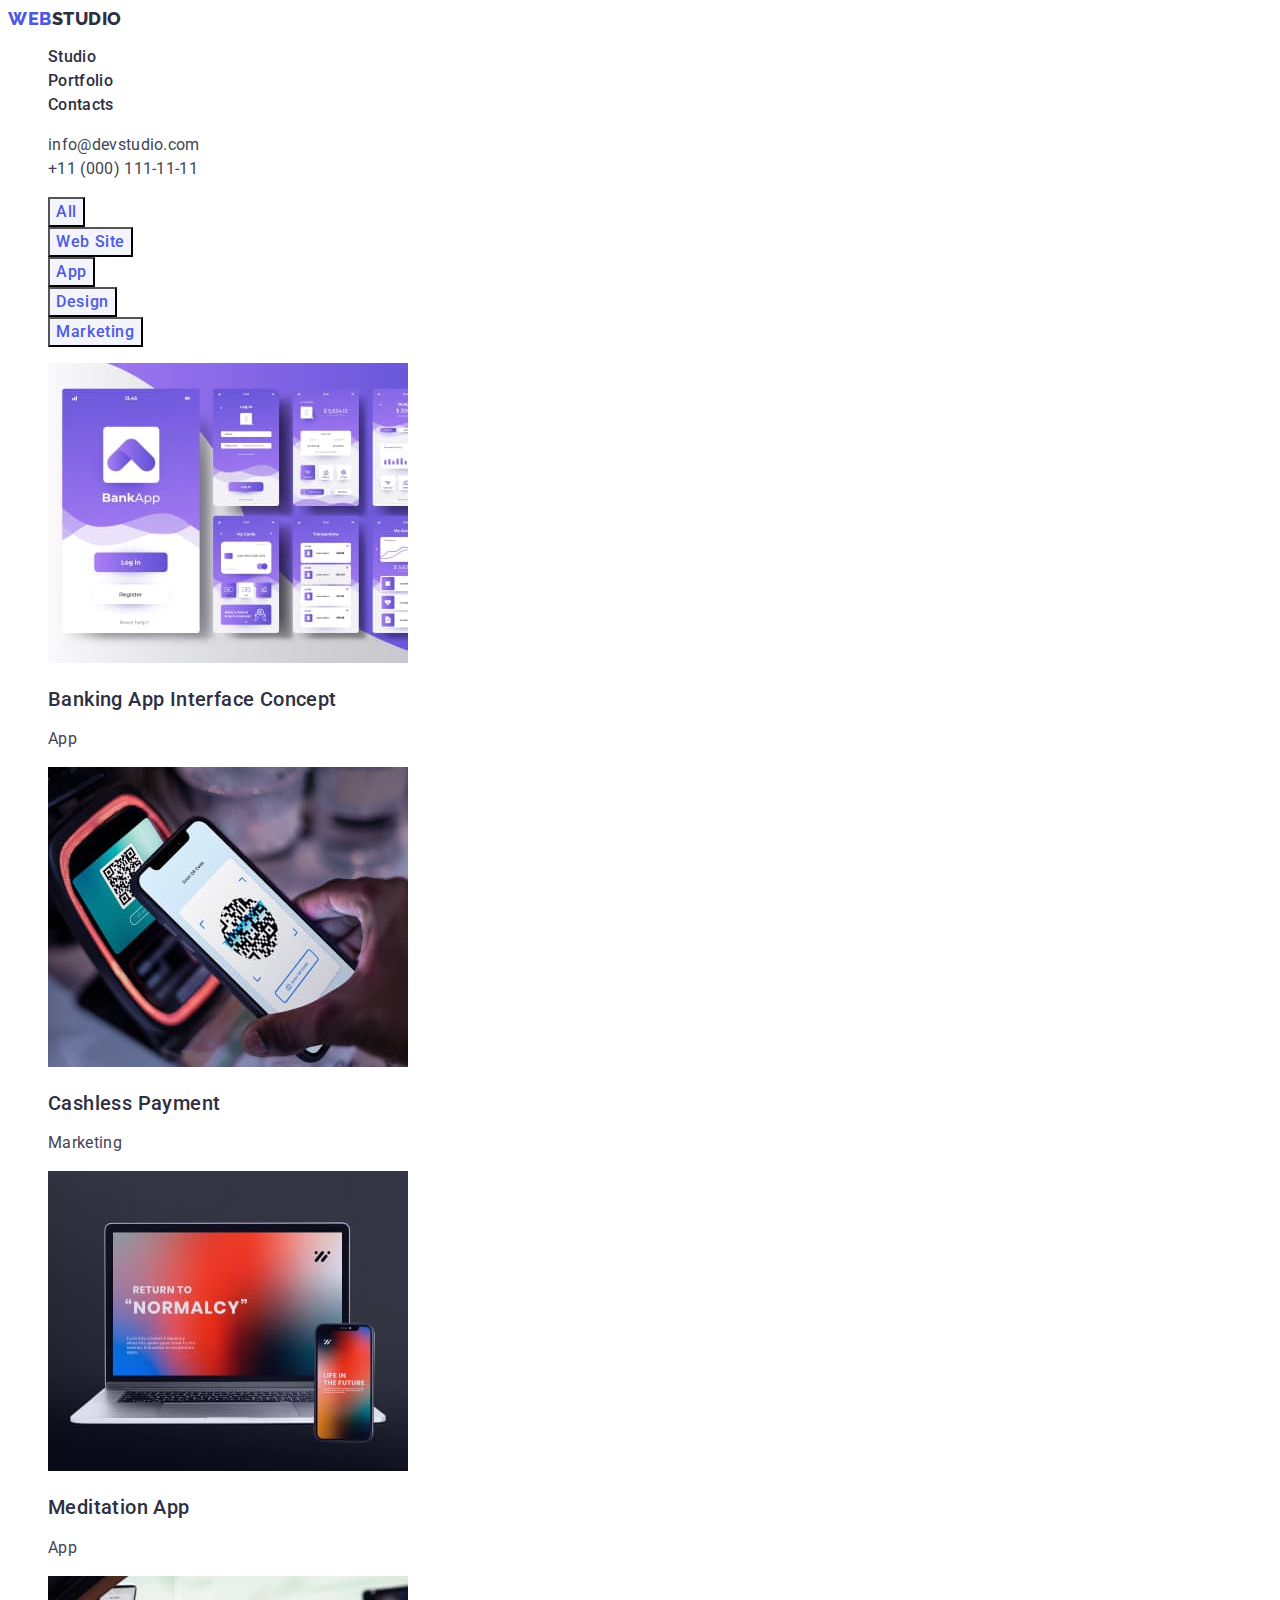
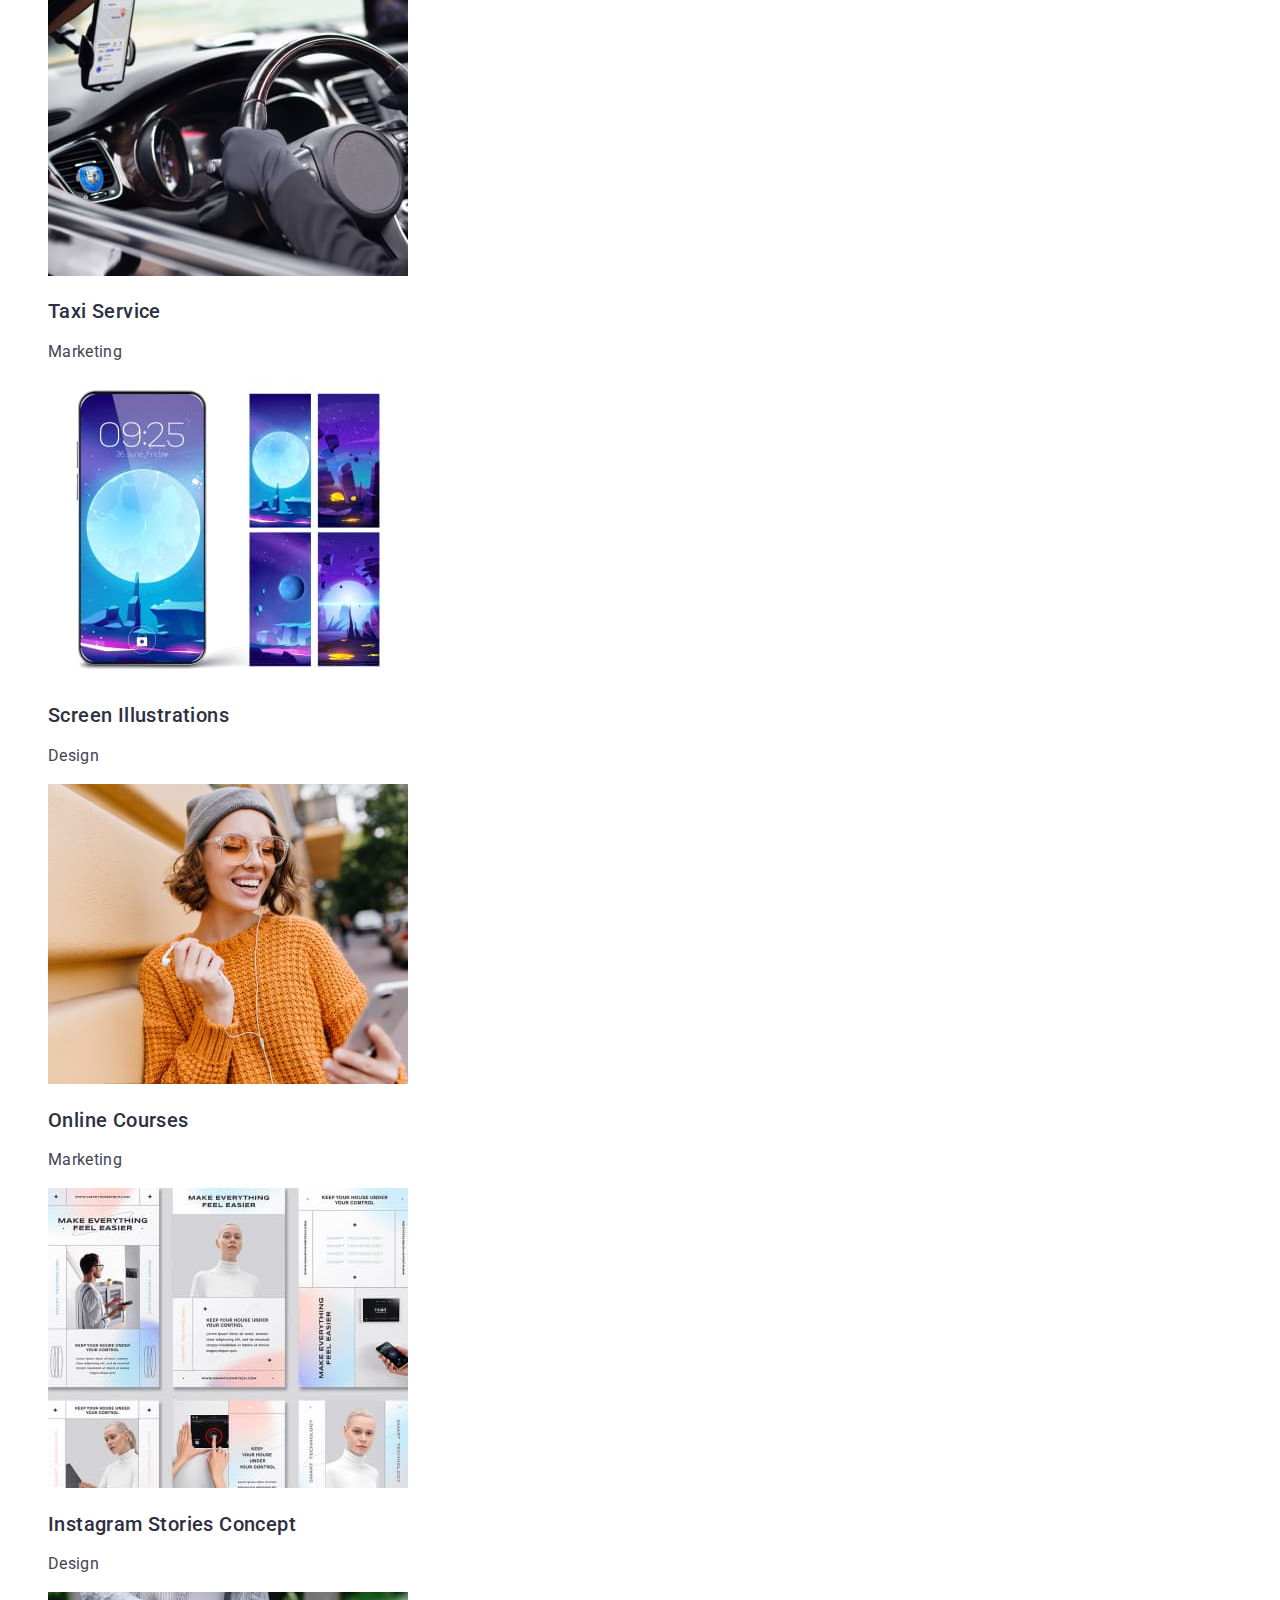
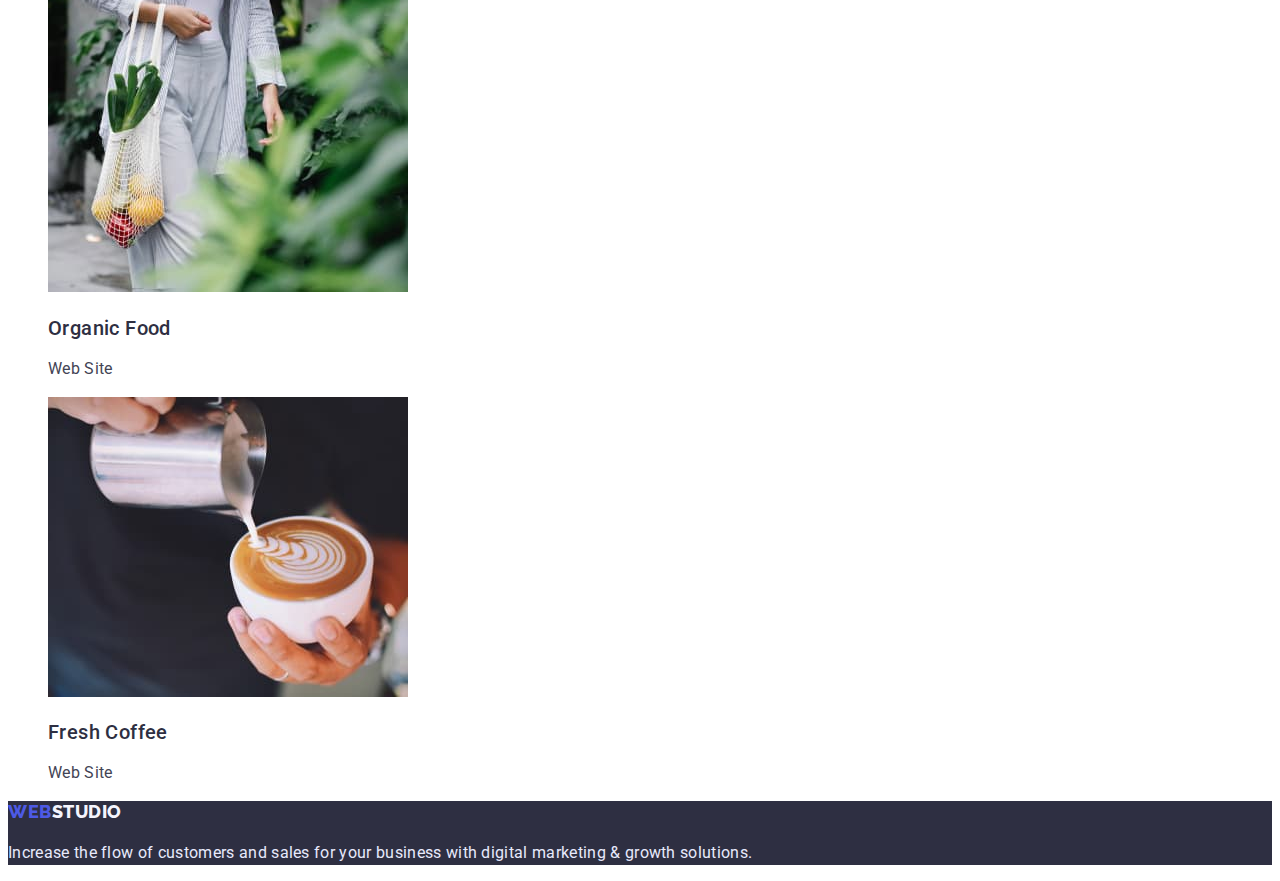
==== portfolio.html @ 5a8b4bfd "Initial commit" ====
<!DOCTYPE html>
<html lang="en">
	<head>
		<meta charset="UTF-8" />
		<meta http-equiv="X-UA-Compatible" content="IE=edge" />
		<meta name="viewport" content="width=device-width, initial-scale=1.0" />
		<title>Portfolio</title>
		<link rel="stylesheet" href="./css/style.css" />
		<link rel="preconnect" href="https://fonts.googleapis.com" />
		<link rel="preconnect" href="https://fonts.gstatic.com" crossorigin />
		<link
			href="https://fonts.googleapis.com/css2?family=Raleway:wght@800&family=Roboto:wght@400;500;700;900&display=swap"
			rel="stylesheet"
		/>
	</head>

	<body>
		<header class="header">
			<nav class="nav">
				<a class="logo link" href="./index.html">Web <span class="logostudio">Studio</span></a>
				<ul class="nav-menu list">
					<li class="nav-items-pages">
						<a class="nav-link link" href="./index.html">Studio</a>
					</li>
					<li class="nav-items-pages">
						<a class="nav-link link" href="./portfolio.html">Portfolio</a>
					</li>
					<li class="nav-items-pages">
						<a class="nav-link link" href="">Contacts</a>
					</li>
				</ul>
			</nav>
			<address class="address">
				<ul class="address-item list">
					<li class="address-contacts">
						<a class="contacts link" href="mailto:info@devstudio.com">info@devstudio.com</a>
					</li>
					<li class="address-contacts">
						<a class="contacts link" href="tel:+110001111111">+11 (000) 111-11-11</a>
					</li>
				</ul>
			</address>
		</header>

		<main>
			<section>
				<h1 class="title" hidden>titel</h1>
				<ul class="btn-section list">
					<li class="btn-section-item">
						<button class="btn-section-list" type="button">All</button>
					</li>
					<li class="btn-section-item">
						<button class="btn-section-list" type="button">Web Site</button>
					</li>
					<li class="btn-section-item">
						<button class="btn-section-list" type="button">App</button>
					</li>
					<li class="btn-section-item">
						<button class="btn-section-list" type="button">Design</button>
					</li>
					<li class="btn-section-item">
						<button class="btn-section-list" type="button">Marketing</button>
					</li>
				</ul>

				<ul class="project list">
					<li class="project-list-item">
						<a class="link" href=""
							><img
								class="project-img"
								src="./images-portfolio/banking-app-interface-concept.jpg"
								alt="Banking App Interface Concept"
								width="360"
							/>
							<h2 class="project-title">Banking App Interface Concept</h2>
							<p class="project-text">App</p>
						</a>
					</li>
					<li class="project-list-item">
						<a class="link" href="">
							<img
								class="project-img"
								src="./images-portfolio/cashless-payment.jpg"
								alt="Cashless Payment"
								width="360"
							/>
							<h2 class="project-title">Cashless Payment</h2>
							<p class="project-text">Marketing</p>
						</a>
					</li>
					<li class="project-list-item">
						<a class="link" href=""
							><img class="project-img" src="./images-portfolio/meditation-app.jpg" alt="Meditation App" width="360" />
							<h2 class="project-title">Meditation App</h2>
							<p class="project-text">App</p>
						</a>
					</li>
					<li class="project-list-item">
						<a class="link" href=""
							><img class="project-img" src="./images-portfolio/taxi-service.jpg" alt="Taxi Service" width="360" />
							<h2 class="project-title">Taxi Service</h2>
							<p class="project-text">Marketing</p></a
						>
					</li>
					<li class="project-list-item">
						<a class="link" href=""
							><img
								class="project-img"
								src="./images-portfolio/screen-illustrations.jpg"
								alt="Screen Illustrations"
								width="360"
							/>
							<h2 class="project-title">Screen Illustrations</h2>
							<p class="project-text">Design</p></a
						>
					</li>
					<li class="project-list-item">
						<a class="link" href=""
							><img class="project-img" src="./images-portfolio/online-courses.jpg" alt="Online Courses" width="360" />
							<h2 class="project-title">Online Courses</h2>
							<p class="project-text">Marketing</p></a
						>
					</li>
					<li class="project-list-item">
						<a class="link" href=""
							><img
								class="project-img"
								src="./images-portfolio/instagram-stories-concept.jpg"
								alt="Instagram Stories Concept"
								width="360"
							/>
							<h2 class="project-title">Instagram Stories Concept</h2>
							<p class="project-text">Design</p></a
						>
					</li>
					<li class="project-list-item">
						<a class="link" href=""
							><img class="project-img" src="./images-portfolio/organic-food.jpg" alt="Organic Food" width="360" />
							<h2 class="project-title">Organic Food</h2>
							<p class="project-text">Web Site</p></a
						>
					</li>
					<li class="project-list-item">
						<a class="link" href=""
							><img class="project-img" src="./images-portfolio/fresh-coffee.jpg" alt="Fresh Coffee" width="360" />
							<h2 class="project-title">Fresh Coffee</h2>
							<p class="project-text">Web Site</p></a
						>
					</li>
				</ul>
			</section>
		</main>

		<footer class="footer">
			<a class="footer-logo link" href="./index.html">Web<span class="footer-logostudio">Studio</span></a>
			<p class="footer-description">
				Increase the flow of customers and sales for your business with digital marketing & growth solutions.
			</p>
		</footer>
	</body>
</html>
---- css/style.css ----
:root {
	--logo-color: #4d5ae5;
	--accent-color: #404bbf;
	--body-text-color: #434455;
	--secondary-text-color: #2e2f42;
	--primary-white-color: #ffffff;
	--secondary-background-color: #f4f4fd;
	--footer-text-color: #e7e9fc;
}

body {
	font-family: "Roboto", sans-serif;
	font-weight: 400;
	font-size: 16px;
	line-height: 1.5;
	letter-spacing: 0.02em;
	color: var(--body-text-color);
	background-color: var(--primary-white-color);
}

.list {
	list-style: none;
}

.link {
	text-decoration: none;
}
/* ============================== HEADER ======================== */

.header {
	font-style: normal;
}

.logo {
	font-family: "Raleway", sans-serif;
	font-weight: 800;
	font-size: 18px;
	line-height: 1.17;
	display: flex;
	align-items: center;
	letter-spacing: 0.03em;
	text-transform: uppercase;
	color: var(--logo-color);
}

.logo {
	color: var(--logo-color);
}

.logostudio {
	color: var(--secondary-text-color);
}

.nav-link {
	font-weight: 500;
	color: var(--secondary-text-color);
}
.nav-link:hover,
.nav-link:focus {
	color: var(--accent-color);
}

.address {
	font-style: normal;
}

.contacts {
	font-style: normal;
	color: var(--body-text-color);
}

.contacts:hover,
.contacts:focus {
	color: var(--accent-color);
}

/* ============================== /HEADER ======================== */

/* ============================== HERO ======================== */

.hero {
	background-color: var(--secondary-text-color);
}

.hero-title {
	font-weight: 700;
	font-size: 56px;
	line-height: 1.07;
	letter-spacing: 0.02em;
	text-align: center;
	color: var(--primary-white-color);
}

.hero-btn {
	font-weight: 500;
	display: flex;
	align-items: center;
	font-family: "Roboto", sans-serif;
	font-size: 16px;
	line-height: 1.5;

	letter-spacing: 0.04em;
	cursor: pointer;
	color: var(--primary-white-color);
	background-color: var(--logo-color);
}

.hero-btn:hover,
.hero-btn:focus {
	color: var(--accent-color);
}

/* ============================== /HERO ======================== */

/*============================= FEATURES =================================*/

.features-list-title {
	font-weight: 500;
	font-size: 20px;
	line-height: 1.2;
	letter-spacing: 0.02em;
	color: var(--secondary-text-color);
}

/*============================= /FEATURES =================================*/

/* ============================ WHAT ARE WE DOING ========================== */

.products-title {
	font-weight: 700;
	font-size: 36px;
	line-height: 1.11;
	text-align: center;
	text-transform: capitalize;
	color: var(--secondary-text-color);
}
/* ============================ /WHAT ARE WE DOING ========================== */

/*================================ OUR TEAM ===============================*/

.team {
	background-color: var(--secondary-background-color);
}

.team-list-item {
	display: inline;
	background-color: var(--primary-white-color);
}

.team-title {
	font-weight: 700;
	font-size: 36px;
	line-height: 1.11;
	text-align: center;
	letter-spacing: 0.02em;
	text-transform: capitalize;
	color: var(--secondary-text-color);
}

.team-list-title {
	font-weight: 500;
	font-size: 20px;
	line-height: 1.2;
	letter-spacing: 0.02em;
	color: var(--secondary-text-color);
}

.team-position {
	color: var(--body-text-color);
}
/*================================ /OUR TEAM ===============================*/

/*================================ FOOTER ===============================*/

.footer {
	background-color: var(--secondary-text-color);
}

.footer-description {
	color: var(--footer-text-color);
}

.footer-logo {
	font-family: "Raleway", sans-serif;
	font-weight: 800;
	font-size: 18px;
	line-height: 1.17;
	letter-spacing: 0.03em;
	text-transform: uppercase;
	color: var(--logo-color);
}

.footer-logostudio {
	color: var(--secondary-background-color);
}

.footer-logostudio:hover,
.footer-logostudio:focus {
	color: var(--accent-color);
}

.footer-logo:hover,
.footer-logo:focus {
	color: var(--accent-color);
}
/*================================ /FOOTER ===============================*/

/*============================== PORTFOLIO ===============================*/

.btn-section-list {
	font-weight: 500;
	display: flex;
	align-items: center;
	text-align: center;
	font-size: 16px;
	line-height: 1.5;
	letter-spacing: 0.04em;
	font-family: "Roboto", sans-serif;
	cursor: pointer;
	color: var(--logo-color);
	background-color: var(--secondary-background-color);
}

.btn-section-list:hover,
.btn-section-list:focus {
	color: var(--primary-white-color);
	background-color: var(--accent-color);
}

.project-title {
	font-weight: 500;
	font-size: 20px;
	line-height: 1.2;
	letter-spacing: 0.02em;
	color: var(--secondary-text-color);
}

.project-text {
	color: var(--body-text-color);
}
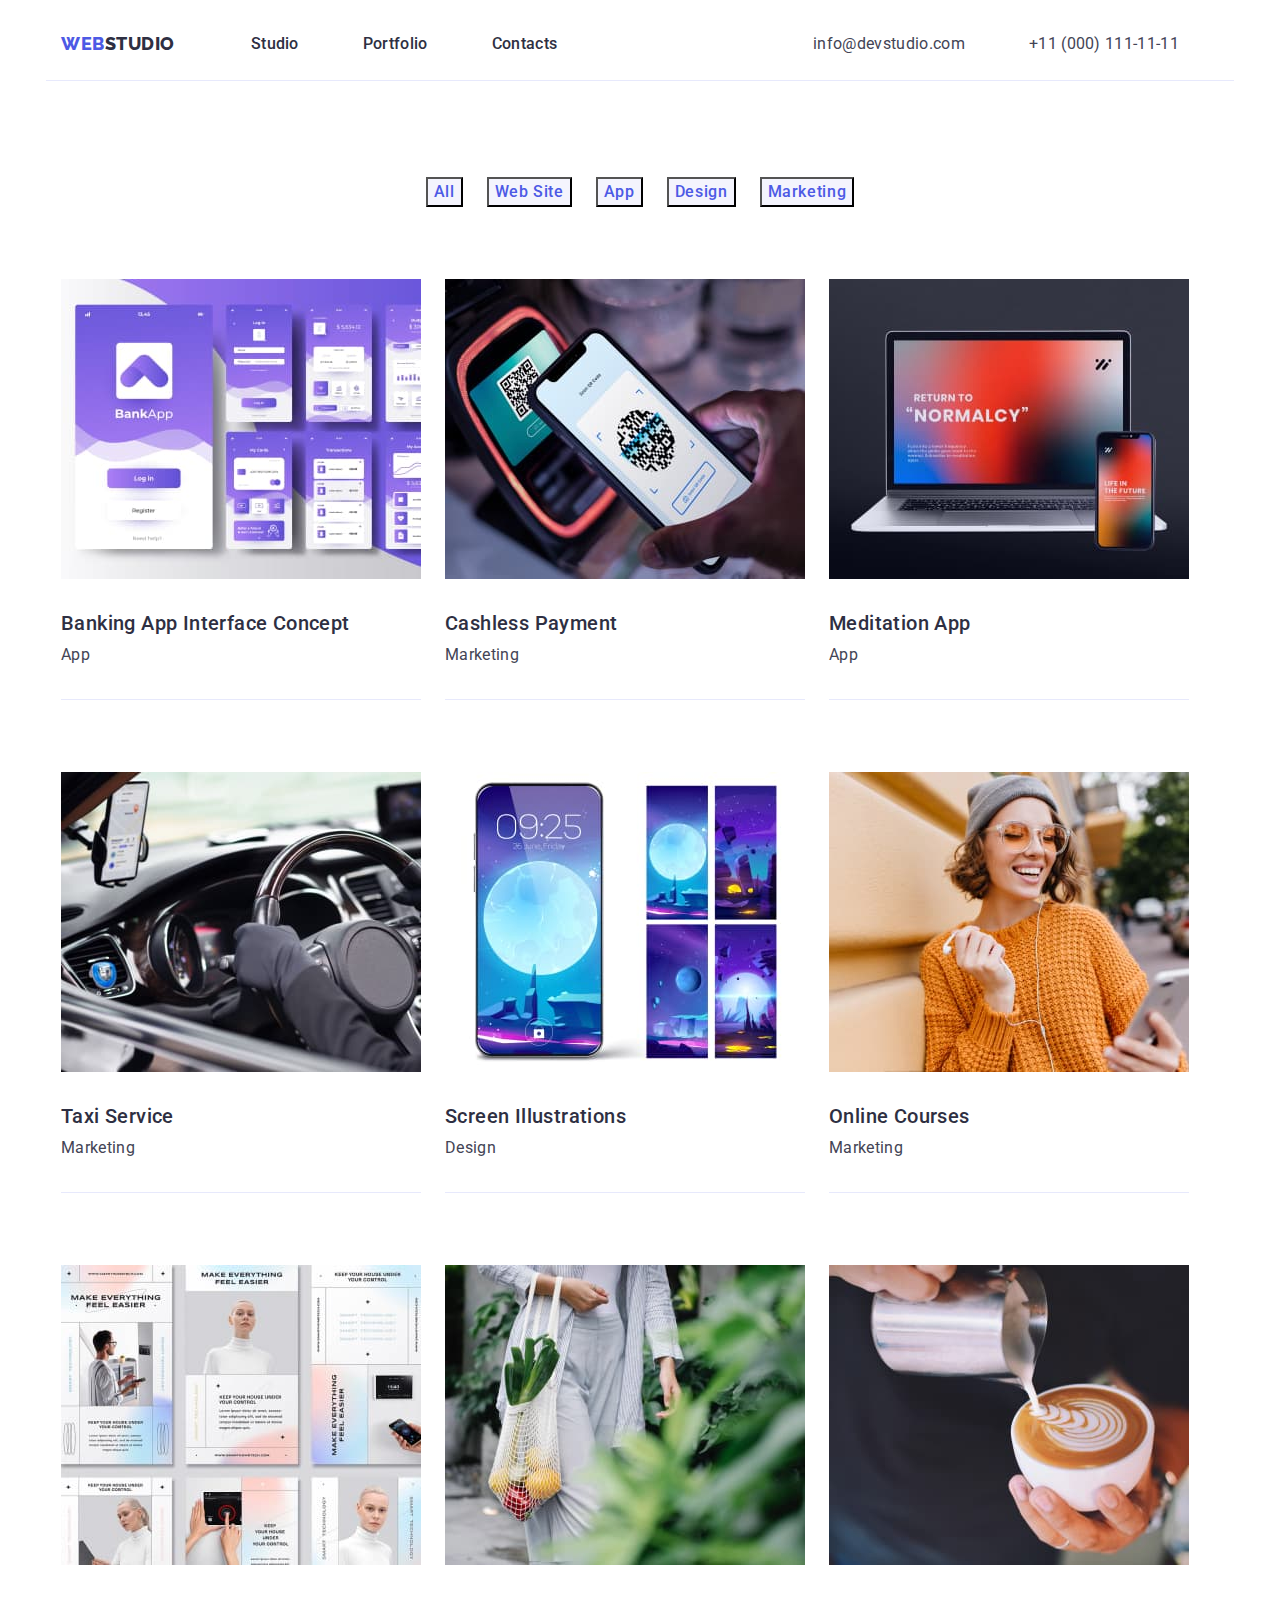
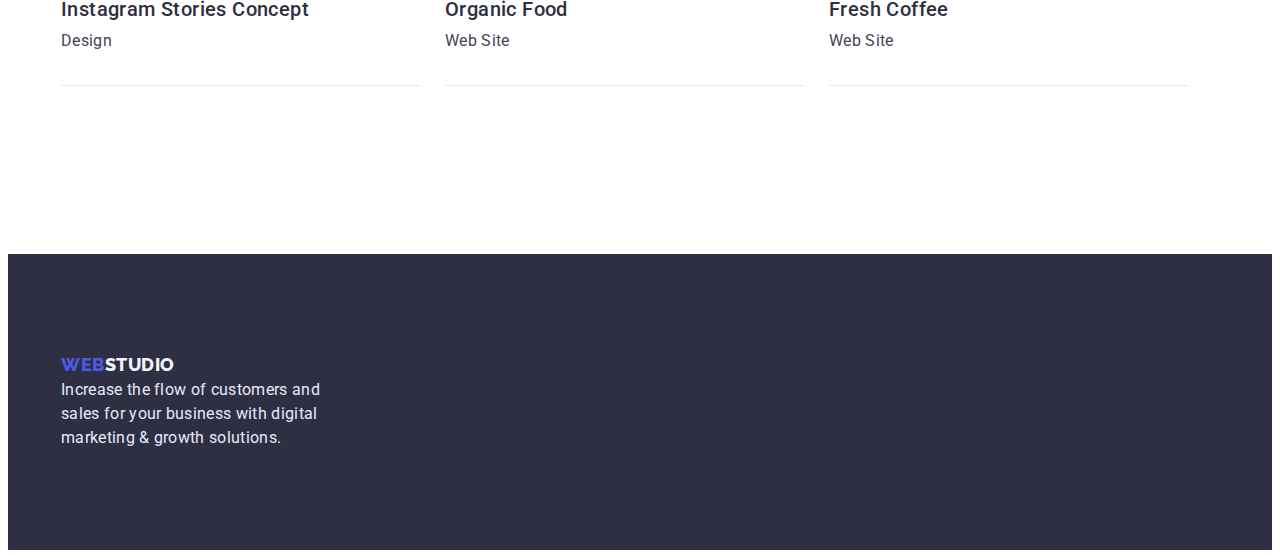
==== commit 1b0a41be: "css" ====
--- a/portfolio.html
+++ b/portfolio.html
@@ -16,146 +16,165 @@
 
 	<body>
 		<header class="header">
-			<nav class="nav">
-				<a class="logo link" href="./index.html">Web <span class="logostudio">Studio</span></a>
-				<ul class="nav-menu list">
-					<li class="nav-items-pages">
-						<a class="nav-link link" href="./index.html">Studio</a>
-					</li>
-					<li class="nav-items-pages">
-						<a class="nav-link link" href="./portfolio.html">Portfolio</a>
-					</li>
-					<li class="nav-items-pages">
-						<a class="nav-link link" href="">Contacts</a>
-					</li>
-				</ul>
-			</nav>
-			<address class="address">
-				<ul class="address-item list">
-					<li class="address-contacts">
-						<a class="contacts link" href="mailto:info@devstudio.com">info@devstudio.com</a>
-					</li>
-					<li class="address-contacts">
-						<a class="contacts link" href="tel:+110001111111">+11 (000) 111-11-11</a>
-					</li>
-				</ul>
-			</address>
+			<div class="container page-haeder-container">
+				<nav class="nav">
+					<a class="logo link" href="./index.html">Web <span class="logostudio">Studio</span></a>
+					<ul class="nav-menu list">
+						<li class="nav-items-pages">
+							<a class="nav-link link" href="./index.html">Studio</a>
+						</li>
+						<li class="nav-items-pages">
+							<a class="nav-link link" href="./portfolio.html">Portfolio</a>
+						</li>
+						<li class="nav-items-pages">
+							<a class="nav-link link" href="">Contacts</a>
+						</li>
+					</ul>
+				</nav>
+				<address class="address">
+					<ul class="address-item list">
+						<li class="address-contacts">
+							<a class="contacts link" href="mailto:info@devstudio.com">info@devstudio.com</a>
+						</li>
+						<li class="address-contacts">
+							<a class="contacts link" href="tel:+110001111111">+11 (000) 111-11-11</a>
+						</li>
+					</ul>
+				</address>
+			</div>
 		</header>
 
 		<main>
+			<section class="portfolio-btn">
+				<div class="container">
+					<h1 class="title" hidden>titel</h1>
+					<ul class="btn-section list">
+						<li class="btn-section-item">
+							<button class="btn-section-list" type="button">All</button>
+						</li>
+						<li class="btn-section-item">
+							<button class="btn-section-list" type="button">Web Site</button>
+						</li>
+						<li class="btn-section-item">
+							<button class="btn-section-list" type="button">App</button>
+						</li>
+						<li class="btn-section-item">
+							<button class="btn-section-list" type="button">Design</button>
+						</li>
+						<li class="btn-section-item">
+							<button class="btn-section-list" type="button">Marketing</button>
+						</li>
+					</ul>
+				</div>
+			</section>
 			<section>
-				<h1 class="title" hidden>titel</h1>
-				<ul class="btn-section list">
-					<li class="btn-section-item">
-						<button class="btn-section-list" type="button">All</button>
-					</li>
-					<li class="btn-section-item">
-						<button class="btn-section-list" type="button">Web Site</button>
-					</li>
-					<li class="btn-section-item">
-						<button class="btn-section-list" type="button">App</button>
-					</li>
-					<li class="btn-section-item">
-						<button class="btn-section-list" type="button">Design</button>
-					</li>
-					<li class="btn-section-item">
-						<button class="btn-section-list" type="button">Marketing</button>
-					</li>
-				</ul>
-
-				<ul class="project list">
-					<li class="project-list-item">
-						<a class="link" href=""
-							><img
-								class="project-img"
-								src="./images-portfolio/banking-app-interface-concept.jpg"
-								alt="Banking App Interface Concept"
-								width="360"
-							/>
-							<h2 class="project-title">Banking App Interface Concept</h2>
-							<p class="project-text">App</p>
-						</a>
-					</li>
-					<li class="project-list-item">
-						<a class="link" href="">
-							<img
-								class="project-img"
-								src="./images-portfolio/cashless-payment.jpg"
-								alt="Cashless Payment"
-								width="360"
-							/>
-							<h2 class="project-title">Cashless Payment</h2>
-							<p class="project-text">Marketing</p>
-						</a>
-					</li>
-					<li class="project-list-item">
-						<a class="link" href=""
-							><img class="project-img" src="./images-portfolio/meditation-app.jpg" alt="Meditation App" width="360" />
-							<h2 class="project-title">Meditation App</h2>
-							<p class="project-text">App</p>
-						</a>
-					</li>
-					<li class="project-list-item">
-						<a class="link" href=""
-							><img class="project-img" src="./images-portfolio/taxi-service.jpg" alt="Taxi Service" width="360" />
-							<h2 class="project-title">Taxi Service</h2>
-							<p class="project-text">Marketing</p></a
-						>
-					</li>
-					<li class="project-list-item">
-						<a class="link" href=""
-							><img
-								class="project-img"
-								src="./images-portfolio/screen-illustrations.jpg"
-								alt="Screen Illustrations"
-								width="360"
-							/>
-							<h2 class="project-title">Screen Illustrations</h2>
-							<p class="project-text">Design</p></a
-						>
-					</li>
-					<li class="project-list-item">
-						<a class="link" href=""
-							><img class="project-img" src="./images-portfolio/online-courses.jpg" alt="Online Courses" width="360" />
-							<h2 class="project-title">Online Courses</h2>
-							<p class="project-text">Marketing</p></a
-						>
-					</li>
-					<li class="project-list-item">
-						<a class="link" href=""
-							><img
-								class="project-img"
-								src="./images-portfolio/instagram-stories-concept.jpg"
-								alt="Instagram Stories Concept"
-								width="360"
-							/>
-							<h2 class="project-title">Instagram Stories Concept</h2>
-							<p class="project-text">Design</p></a
-						>
-					</li>
-					<li class="project-list-item">
-						<a class="link" href=""
-							><img class="project-img" src="./images-portfolio/organic-food.jpg" alt="Organic Food" width="360" />
-							<h2 class="project-title">Organic Food</h2>
-							<p class="project-text">Web Site</p></a
-						>
-					</li>
-					<li class="project-list-item">
-						<a class="link" href=""
-							><img class="project-img" src="./images-portfolio/fresh-coffee.jpg" alt="Fresh Coffee" width="360" />
-							<h2 class="project-title">Fresh Coffee</h2>
-							<p class="project-text">Web Site</p></a
-						>
-					</li>
-				</ul>
+				<div class="container">
+					<ul class="project list">
+						<li class="project-list-item">
+							<a class="link" href=""
+								><img
+									class="project-img"
+									src="./images-portfolio/banking-app-interface-concept.jpg"
+									alt="Banking App Interface Concept"
+									width="360"
+								/>
+								<h2 class="project-title">Banking App Interface Concept</h2>
+								<p class="project-text">App</p>
+							</a>
+						</li>
+						<li class="project-list-item">
+							<a class="link" href="">
+								<img
+									class="project-img"
+									src="./images-portfolio/cashless-payment.jpg"
+									alt="Cashless Payment"
+									width="360"
+								/>
+								<h2 class="project-title">Cashless Payment</h2>
+								<p class="project-text">Marketing</p>
+							</a>
+						</li>
+						<li class="project-list-item">
+							<a class="link" href=""
+								><img
+									class="project-img"
+									src="./images-portfolio/meditation-app.jpg"
+									alt="Meditation App"
+									width="360"
+								/>
+								<h2 class="project-title">Meditation App</h2>
+								<p class="project-text">App</p>
+							</a>
+						</li>
+						<li class="project-list-item">
+							<a class="link" href=""
+								><img class="project-img" src="./images-portfolio/taxi-service.jpg" alt="Taxi Service" width="360" />
+								<h2 class="project-title">Taxi Service</h2>
+								<p class="project-text">Marketing</p></a
+							>
+						</li>
+						<li class="project-list-item">
+							<a class="link" href=""
+								><img
+									class="project-img"
+									src="./images-portfolio/screen-illustrations.jpg"
+									alt="Screen Illustrations"
+									width="360"
+								/>
+								<h2 class="project-title">Screen Illustrations</h2>
+								<p class="project-text">Design</p></a
+							>
+						</li>
+						<li class="project-list-item">
+							<a class="link" href=""
+								><img
+									class="project-img"
+									src="./images-portfolio/online-courses.jpg"
+									alt="Online Courses"
+									width="360"
+								/>
+								<h2 class="project-title">Online Courses</h2>
+								<p class="project-text">Marketing</p></a
+							>
+						</li>
+						<li class="project-list-item">
+							<a class="link" href=""
+								><img
+									class="project-img"
+									src="./images-portfolio/instagram-stories-concept.jpg"
+									alt="Instagram Stories Concept"
+									width="360"
+								/>
+								<h2 class="project-title">Instagram Stories Concept</h2>
+								<p class="project-text">Design</p></a
+							>
+						</li>
+						<li class="project-list-item">
+							<a class="link" href=""
+								><img class="project-img" src="./images-portfolio/organic-food.jpg" alt="Organic Food" width="360" />
+								<h2 class="project-title">Organic Food</h2>
+								<p class="project-text">Web Site</p></a
+							>
+						</li>
+						<li class="project-list-item">
+							<a class="link" href=""
+								><img class="project-img" src="./images-portfolio/fresh-coffee.jpg" alt="Fresh Coffee" width="360" />
+								<h2 class="project-title">Fresh Coffee</h2>
+								<p class="project-text">Web Site</p></a
+							>
+						</li>
+					</ul>
+				</div>
 			</section>
 		</main>
 
 		<footer class="footer">
-			<a class="footer-logo link" href="./index.html">Web<span class="footer-logostudio">Studio</span></a>
-			<p class="footer-description">
-				Increase the flow of customers and sales for your business with digital marketing & growth solutions.
-			</p>
+			<div class="container section section-footer">
+				<a class="footer-logo link" href="./index.html">Web<span class="footer-logostudio">Studio</span></a>
+				<p class="footer-description">
+					Increase the flow of customers and sales for your business with digital marketing & growth solutions.
+				</p>
+			</div>
 		</footer>
 	</body>
 </html>
--- a/css/style.css
+++ b/css/style.css
@@ -8,6 +8,26 @@
 	--footer-text-color: #e7e9fc;
 }
 
+h1,
+h2,
+h3,
+h4,
+p {
+	margin-top: 0;
+	margin-bottom: 0;
+}
+
+ul,
+ol {
+	margin-top: 0;
+	margin-bottom: 0;
+	padding-left: 0;
+}
+
+img {
+	display: block;
+}
+
 body {
 	font-family: "Roboto", sans-serif;
 	font-weight: 400;
@@ -18,6 +38,19 @@
 	background-color: var(--primary-white-color);
 }
 
+.container {
+	width: 1158px;
+	margin-left: auto;
+	margin-right: auto;
+	padding-left: 15px;
+	padding-right: 15px;
+}
+
+.section {
+	padding-top: 120px;
+	padding-bottom: 120px;
+}
+
 .list {
 	list-style: none;
 }
@@ -26,6 +59,18 @@
 	text-decoration: none;
 }
 /* ============================== HEADER ======================== */
+
+.page-haeder-container {
+	display: flex;
+	align-items: center;
+	padding: 24px 15px;
+	border-bottom: 1px solid var(--footer-text-color);
+}
+
+.nav {
+	display: flex;
+	align-items: center;
+}
 
 .header {
 	font-style: normal;
@@ -36,6 +81,7 @@
 	font-weight: 800;
 	font-size: 18px;
 	line-height: 1.17;
+	margin-right: 76px;
 	display: flex;
 	align-items: center;
 	letter-spacing: 0.03em;
@@ -43,12 +89,17 @@
 	color: var(--logo-color);
 }
 
-.logo {
-	color: var(--logo-color);
-}
-
 .logostudio {
 	color: var(--secondary-text-color);
+}
+
+.nav-menu {
+	display: flex;
+	align-items: center;
+}
+
+.nav-items-pages:not(:last-child) {
+	margin-right: 40px;
 }
 
 .nav-link {
@@ -62,11 +113,17 @@
 
 .address {
 	font-style: normal;
+	margin-left: auto;
+}
+
+.address-item {
+	display: flex;
 }
 
 .contacts {
 	font-style: normal;
 	color: var(--body-text-color);
+	margin-right: 40px;
 }
 
 .contacts:hover,
@@ -79,57 +136,84 @@
 /* ============================== HERO ======================== */
 
 .hero {
+	width: 1440px;
+	margin: 0 auto;
+	padding-top: 188px;
+	padding-bottom: 188px;
 	background-color: var(--secondary-text-color);
 }
 
 .hero-title {
+	margin-left: auto;
+	margin-right: auto;
 	font-weight: 700;
 	font-size: 56px;
 	line-height: 1.07;
 	letter-spacing: 0.02em;
 	text-align: center;
+	width: 496px;
+	text-transform: capitalize;
 	color: var(--primary-white-color);
 }
 
 .hero-btn {
 	font-weight: 500;
-	display: flex;
+	display: block;
+	margin: 0 auto;
+	margin-top: 48px;
 	align-items: center;
 	font-family: "Roboto", sans-serif;
 	font-size: 16px;
 	line-height: 1.5;
-
+	padding: 16px 32px 16px 32px;
+	margin-left: 0 auto;
+	margin-right: 0 auto;
 	letter-spacing: 0.04em;
 	cursor: pointer;
+	box-shadow: 0px 4px 4px rgba(0, 0, 0, 0.15);
+	border-radius: 4px;
+	border: none;
 	color: var(--primary-white-color);
 	background-color: var(--logo-color);
 }
 
 .hero-btn:hover,
 .hero-btn:focus {
-	color: var(--accent-color);
+	background-color: var(--accent-color);
 }
 
 /* ============================== /HERO ======================== */
 
 /*============================= FEATURES =================================*/
+
+.feauters-list {
+	display: flex;
+	gap: 24px;
+}
 
 .features-list-title {
 	font-weight: 500;
 	font-size: 20px;
 	line-height: 1.2;
 	letter-spacing: 0.02em;
+	margin-bottom: 8px;
 	color: var(--secondary-text-color);
 }
 
 /*============================= /FEATURES =================================*/
 
 /* ============================ WHAT ARE WE DOING ========================== */
+
+.list {
+	display: flex;
+	gap: 24px;
+}
 
 .products-title {
 	font-weight: 700;
 	font-size: 36px;
 	line-height: 1.11;
+	margin-bottom: 72px;
 	text-align: center;
 	text-transform: capitalize;
 	color: var(--secondary-text-color);
@@ -145,6 +229,12 @@
 .team-list-item {
 	display: inline;
 	background-color: var(--primary-white-color);
+}
+
+.team-list {
+	display: flex;
+	flex-wrap: wrap;
+	gap: 24px;
 }
 
 .team-title {
@@ -153,6 +243,7 @@
 	line-height: 1.11;
 	text-align: center;
 	letter-spacing: 0.02em;
+	margin-bottom: 72px;
 	text-transform: capitalize;
 	color: var(--secondary-text-color);
 }
@@ -162,10 +253,15 @@
 	font-size: 20px;
 	line-height: 1.2;
 	letter-spacing: 0.02em;
+	text-align: center;
+	margin-top: 32px;
 	color: var(--secondary-text-color);
 }
 
 .team-position {
+	text-align: center;
+	margin-top: 8px;
+	margin-bottom: 32px;
 	color: var(--body-text-color);
 }
 /*================================ /OUR TEAM ===============================*/
@@ -176,7 +272,13 @@
 	background-color: var(--secondary-text-color);
 }
 
+.section-footer {
+	padding-top: 100px;
+	padding-bottom: 100px;
+}
+
 .footer-description {
+	width: 264px;
 	color: var(--footer-text-color);
 }
 
@@ -186,6 +288,7 @@
 	font-size: 18px;
 	line-height: 1.17;
 	letter-spacing: 0.03em;
+	margin-bottom: 16px;
 	text-transform: uppercase;
 	color: var(--logo-color);
 }
@@ -206,6 +309,14 @@
 /*================================ /FOOTER ===============================*/
 
 /*============================== PORTFOLIO ===============================*/
+
+.btn-section {
+	display: flex;
+	justify-content: center;
+	margin-top: 96px;
+	margin-bottom: 72px;
+	gap: 24px;
+}
 
 .btn-section-list {
 	font-weight: 500;
@@ -227,14 +338,33 @@
 	background-color: var(--accent-color);
 }
 
+.project {
+	display: flex;
+	flex-wrap: wrap;
+	gap: 24px;
+	padding-bottom: 120px;
+}
+
+.project-list-item {
+	margin-bottom: 48px;
+	border-bottom: 1px solid var(--footer-text-color);
+}
+
+.project-list-item:last-child {
+	margin-bottom: 48px;
+}
+
 .project-title {
 	font-weight: 500;
 	font-size: 20px;
 	line-height: 1.2;
 	letter-spacing: 0.02em;
+	margin-top: 32px;
+	margin-bottom: 8px;
 	color: var(--secondary-text-color);
 }
 
 .project-text {
+	margin-bottom: 32px;
 	color: var(--body-text-color);
 }
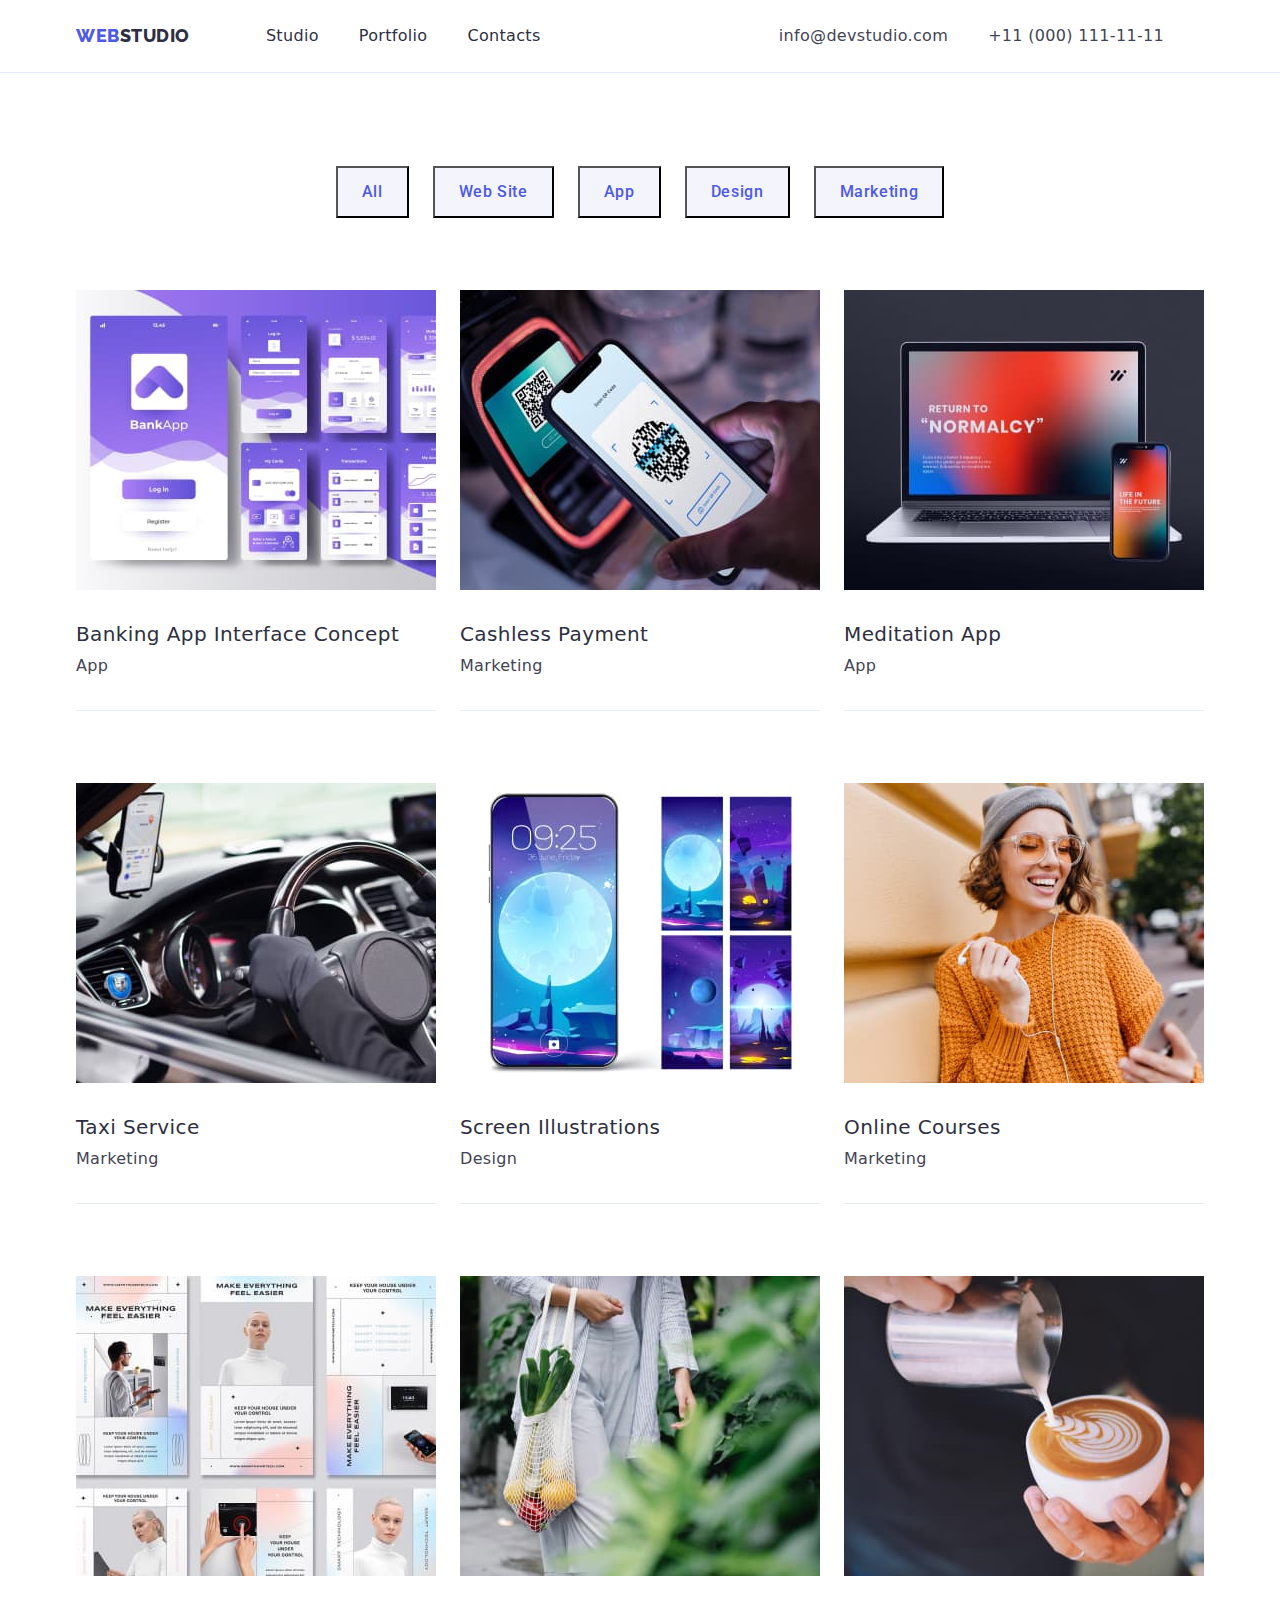
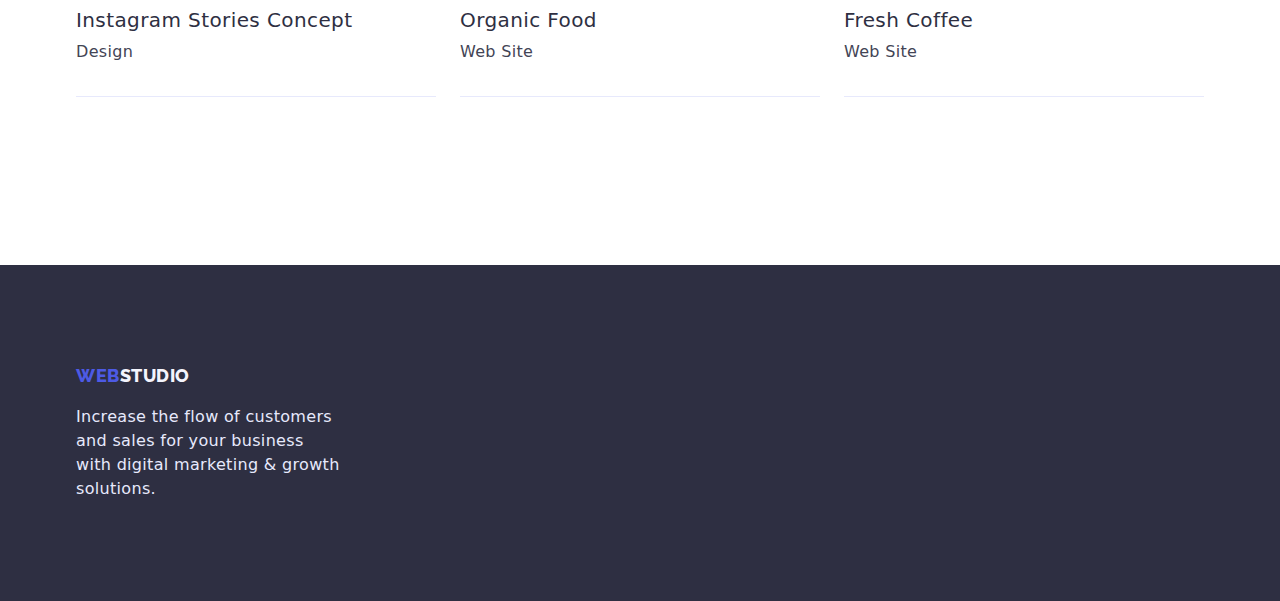
==== commit 6420cb3b: "css" ====
--- a/portfolio.html
+++ b/portfolio.html
@@ -12,6 +12,7 @@
 			href="https://fonts.googleapis.com/css2?family=Raleway:wght@800&family=Roboto:wght@400;500;700;900&display=swap"
 			rel="stylesheet"
 		/>
+		<link rel="stylesheet" href="https://cdn.jsdelivr.net/npm/modern-normalize@1.1.0/modern-normalize.min.css" />
 	</head>
 
 	<body>
@@ -45,7 +46,7 @@
 		</header>
 
 		<main>
-			<section class="portfolio-btn">
+			<section class="portfolio">
 				<div class="container">
 					<h1 class="title" hidden>titel</h1>
 					<ul class="btn-section list">
@@ -65,10 +66,6 @@
 							<button class="btn-section-list" type="button">Marketing</button>
 						</li>
 					</ul>
-				</div>
-			</section>
-			<section>
-				<div class="container">
 					<ul class="project list">
 						<li class="project-list-item">
 							<a class="link" href=""
@@ -78,8 +75,10 @@
 									alt="Banking App Interface Concept"
 									width="360"
 								/>
-								<h2 class="project-title">Banking App Interface Concept</h2>
-								<p class="project-text">App</p>
+								<div class="project-position">
+									<h2 class="project-title">Banking App Interface Concept</h2>
+									<p class="project-text">App</p>
+								</div>
 							</a>
 						</li>
 						<li class="project-list-item">
@@ -90,8 +89,10 @@
 									alt="Cashless Payment"
 									width="360"
 								/>
-								<h2 class="project-title">Cashless Payment</h2>
-								<p class="project-text">Marketing</p>
+								<div class="project-position">
+									<h2 class="project-title">Cashless Payment</h2>
+									<p class="project-text">Marketing</p>
+								</div>
 							</a>
 						</li>
 						<li class="project-list-item">
@@ -102,16 +103,20 @@
 									alt="Meditation App"
 									width="360"
 								/>
-								<h2 class="project-title">Meditation App</h2>
-								<p class="project-text">App</p>
+								<div class="project-position">
+									<h2 class="project-title">Meditation App</h2>
+									<p class="project-text">App</p>
+								</div>
 							</a>
 						</li>
 						<li class="project-list-item">
 							<a class="link" href=""
 								><img class="project-img" src="./images-portfolio/taxi-service.jpg" alt="Taxi Service" width="360" />
-								<h2 class="project-title">Taxi Service</h2>
-								<p class="project-text">Marketing</p></a
-							>
+								<div class="project-position">
+									<h2 class="project-title">Taxi Service</h2>
+									<p class="project-text">Marketing</p>
+								</div>
+							</a>
 						</li>
 						<li class="project-list-item">
 							<a class="link" href=""
@@ -121,9 +126,11 @@
 									alt="Screen Illustrations"
 									width="360"
 								/>
-								<h2 class="project-title">Screen Illustrations</h2>
-								<p class="project-text">Design</p></a
-							>
+								<div class="project-position">
+									<h2 class="project-title">Screen Illustrations</h2>
+									<p class="project-text">Design</p>
+								</div>
+							</a>
 						</li>
 						<li class="project-list-item">
 							<a class="link" href=""
@@ -133,9 +140,11 @@
 									alt="Online Courses"
 									width="360"
 								/>
-								<h2 class="project-title">Online Courses</h2>
-								<p class="project-text">Marketing</p></a
-							>
+								<div class="project-position">
+									<h2 class="project-title">Online Courses</h2>
+									<p class="project-text">Marketing</p>
+								</div>
+							</a>
 						</li>
 						<li class="project-list-item">
 							<a class="link" href=""
@@ -145,23 +154,29 @@
 									alt="Instagram Stories Concept"
 									width="360"
 								/>
-								<h2 class="project-title">Instagram Stories Concept</h2>
-								<p class="project-text">Design</p></a
-							>
+								<div class="project-position">
+									<h2 class="project-title">Instagram Stories Concept</h2>
+									<p class="project-text">Design</p>
+								</div>
+							</a>
 						</li>
 						<li class="project-list-item">
 							<a class="link" href=""
 								><img class="project-img" src="./images-portfolio/organic-food.jpg" alt="Organic Food" width="360" />
-								<h2 class="project-title">Organic Food</h2>
-								<p class="project-text">Web Site</p></a
-							>
+								<div class="project-position">
+									<h2 class="project-title">Organic Food</h2>
+									<p class="project-text">Web Site</p>
+								</div>
+							</a>
 						</li>
 						<li class="project-list-item">
 							<a class="link" href=""
 								><img class="project-img" src="./images-portfolio/fresh-coffee.jpg" alt="Fresh Coffee" width="360" />
-								<h2 class="project-title">Fresh Coffee</h2>
-								<p class="project-text">Web Site</p></a
-							>
+								<div class="project-position">
+									<h2 class="project-title">Fresh Coffee</h2>
+									<p class="project-text">Web Site</p>
+								</div>
+							</a>
 						</li>
 					</ul>
 				</div>
@@ -169,7 +184,7 @@
 		</main>
 
 		<footer class="footer">
-			<div class="container section section-footer">
+			<div class="section-footer container">
 				<a class="footer-logo link" href="./index.html">Web<span class="footer-logostudio">Studio</span></a>
 				<p class="footer-description">
 					Increase the flow of customers and sales for your business with digital marketing & growth solutions.
--- a/css/style.css
+++ b/css/style.css
@@ -64,7 +64,6 @@
 	display: flex;
 	align-items: center;
 	padding: 24px 15px;
-	border-bottom: 1px solid var(--footer-text-color);
 }
 
 .nav {
@@ -74,6 +73,7 @@
 
 .header {
 	font-style: normal;
+	border-bottom: 1px solid var(--footer-text-color);
 }
 
 .logo {
@@ -136,7 +136,6 @@
 /* ============================== HERO ======================== */
 
 .hero {
-	width: 1440px;
 	margin: 0 auto;
 	padding-top: 188px;
 	padding-bottom: 188px;
@@ -186,6 +185,10 @@
 
 /*============================= FEATURES =================================*/
 
+.features-list-item {
+	width: 264px;
+}
+
 .feauters-list {
 	display: flex;
 	gap: 24px;
@@ -204,9 +207,12 @@
 
 /* ============================ WHAT ARE WE DOING ========================== */
 
+.products {
+	padding-bottom: 116px;
+}
+
 .list {
 	display: flex;
-	gap: 24px;
 }
 
 .products-title {
@@ -237,6 +243,11 @@
 	gap: 24px;
 }
 
+.team-text {
+	padding-top: 32px;
+	padding-bottom: 32px;
+}
+
 .team-title {
 	font-weight: 700;
 	font-size: 36px;
@@ -254,14 +265,12 @@
 	line-height: 1.2;
 	letter-spacing: 0.02em;
 	text-align: center;
-	margin-top: 32px;
 	color: var(--secondary-text-color);
 }
 
 .team-position {
 	text-align: center;
 	margin-top: 8px;
-	margin-bottom: 32px;
 	color: var(--body-text-color);
 }
 /*================================ /OUR TEAM ===============================*/
@@ -279,6 +288,7 @@
 
 .footer-description {
 	width: 264px;
+	margin-top: 16px;
 	color: var(--footer-text-color);
 }
 
@@ -310,10 +320,14 @@
 
 /*============================== PORTFOLIO ===============================*/
 
+.portfolio {
+	padding-top: 93px;
+	padding-bottom: 120px;
+}
+
 .btn-section {
 	display: flex;
 	justify-content: center;
-	margin-top: 96px;
 	margin-bottom: 72px;
 	gap: 24px;
 }
@@ -326,6 +340,7 @@
 	font-size: 16px;
 	line-height: 1.5;
 	letter-spacing: 0.04em;
+	padding: 12px 24px 12px 24px;
 	font-family: "Roboto", sans-serif;
 	cursor: pointer;
 	color: var(--logo-color);
@@ -342,7 +357,6 @@
 	display: flex;
 	flex-wrap: wrap;
 	gap: 24px;
-	padding-bottom: 120px;
 }
 
 .project-list-item {
@@ -350,8 +364,8 @@
 	border-bottom: 1px solid var(--footer-text-color);
 }
 
-.project-list-item:last-child {
-	margin-bottom: 48px;
+.project-position {
+	margin: 32px auto;
 }
 
 .project-title {
@@ -359,12 +373,10 @@
 	font-size: 20px;
 	line-height: 1.2;
 	letter-spacing: 0.02em;
-	margin-top: 32px;
 	margin-bottom: 8px;
 	color: var(--secondary-text-color);
 }
 
 .project-text {
-	margin-bottom: 32px;
 	color: var(--body-text-color);
 }
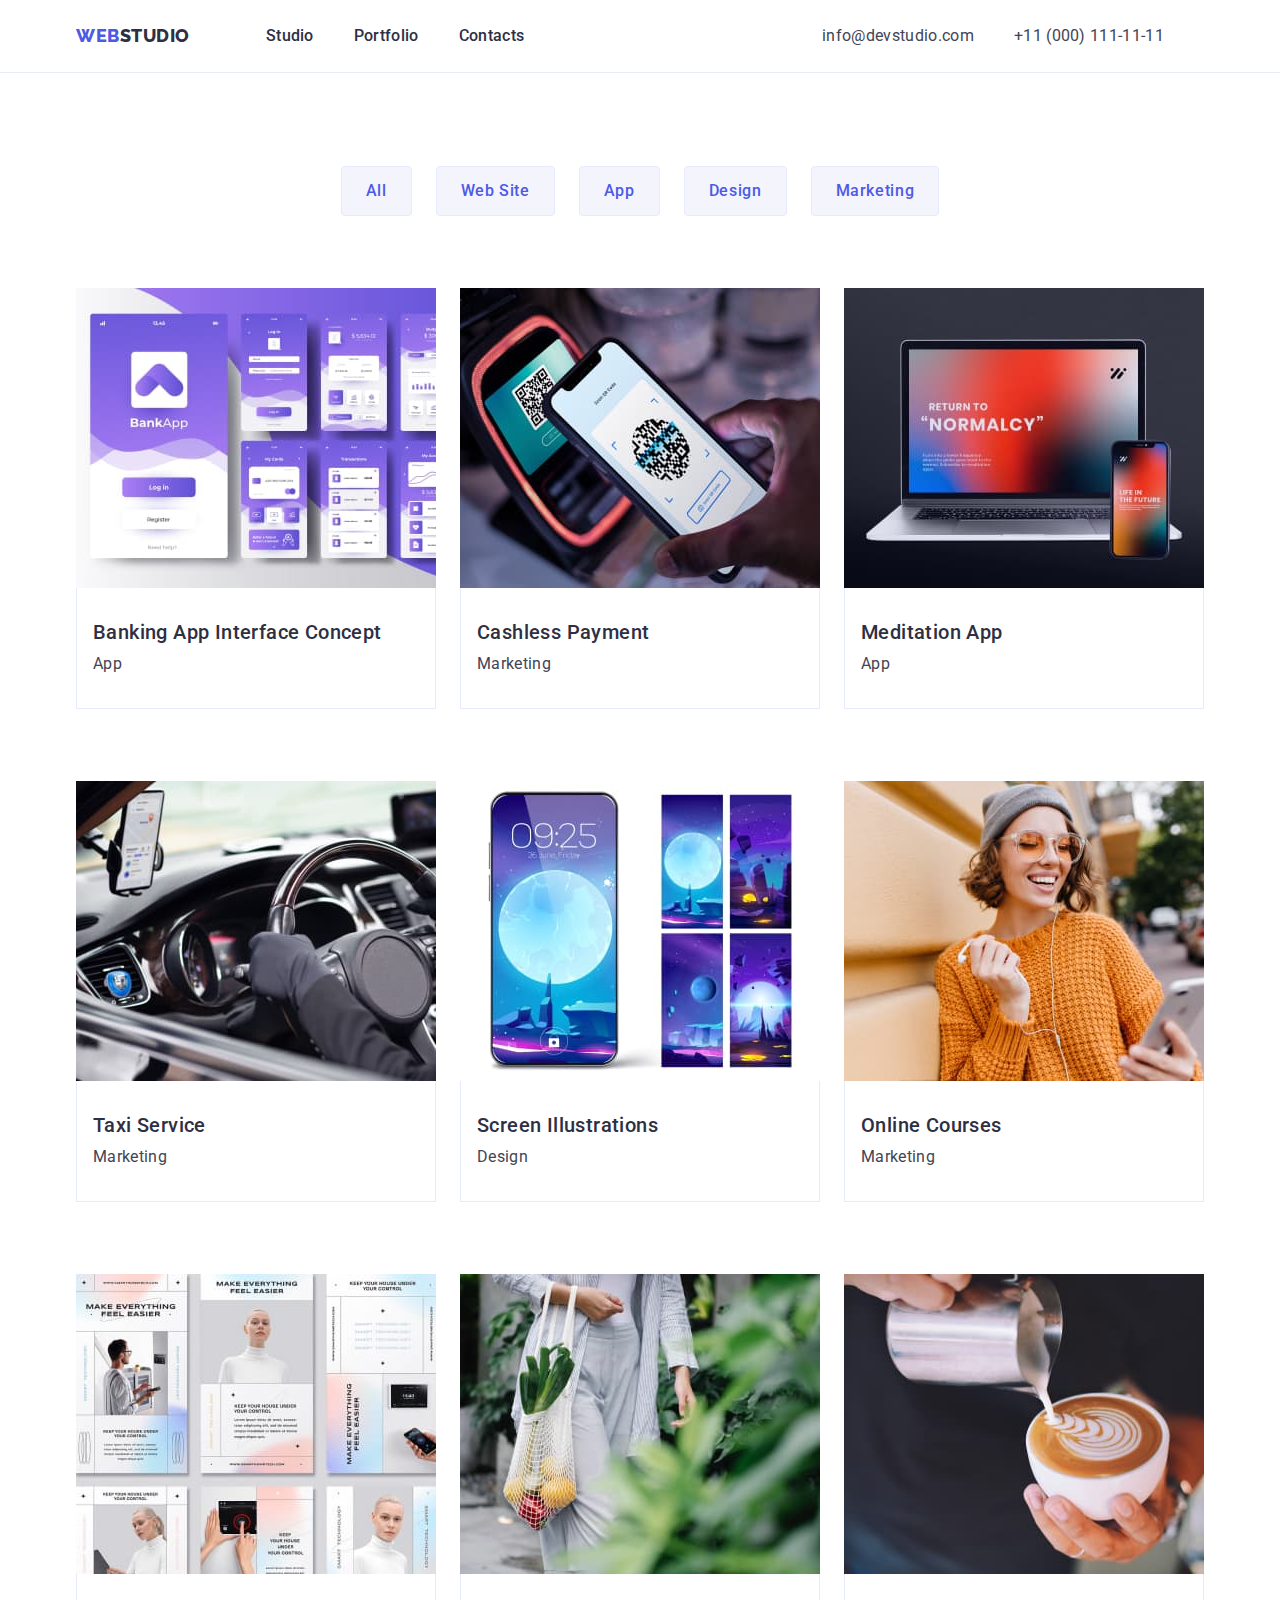
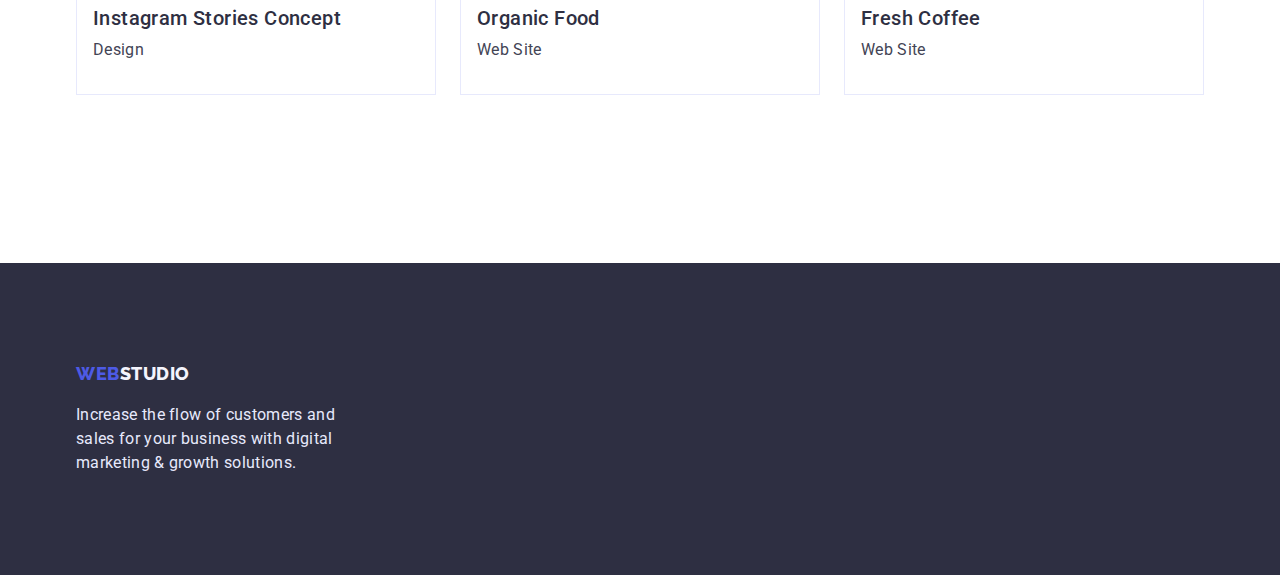
==== commit d9dbe0df: "css" ====
--- a/portfolio.html
+++ b/portfolio.html
@@ -4,8 +4,7 @@
 		<meta charset="UTF-8" />
 		<meta http-equiv="X-UA-Compatible" content="IE=edge" />
 		<meta name="viewport" content="width=device-width, initial-scale=1.0" />
-		<title>Portfolio</title>
-		<link rel="stylesheet" href="./css/style.css" />
+		<title>Studio</title>
 		<link rel="preconnect" href="https://fonts.googleapis.com" />
 		<link rel="preconnect" href="https://fonts.gstatic.com" crossorigin />
 		<link
@@ -13,6 +12,7 @@
 			rel="stylesheet"
 		/>
 		<link rel="stylesheet" href="https://cdn.jsdelivr.net/npm/modern-normalize@1.1.0/modern-normalize.min.css" />
+		<link rel="stylesheet" href="./css/style.css" />
 	</head>
 
 	<body>
--- a/css/style.css
+++ b/css/style.css
@@ -224,6 +224,11 @@
 	text-transform: capitalize;
 	color: var(--secondary-text-color);
 }
+
+.products-item {
+	gap: 24px;
+}
+
 /* ============================ /WHAT ARE WE DOING ========================== */
 
 /*================================ OUR TEAM ===============================*/
@@ -278,12 +283,9 @@
 /*================================ FOOTER ===============================*/
 
 .footer {
-	background-color: var(--secondary-text-color);
-}
-
-.section-footer {
 	padding-top: 100px;
 	padding-bottom: 100px;
+	background-color: var(--secondary-text-color);
 }
 
 .footer-description {
@@ -343,6 +345,8 @@
 	padding: 12px 24px 12px 24px;
 	font-family: "Roboto", sans-serif;
 	cursor: pointer;
+	border: 1px solid var(--footer-text-color);
+	border-radius: 4px;
 	color: var(--logo-color);
 	background-color: var(--secondary-background-color);
 }
@@ -361,11 +365,15 @@
 
 .project-list-item {
 	margin-bottom: 48px;
-	border-bottom: 1px solid var(--footer-text-color);
 }
 
 .project-position {
-	margin: 32px auto;
+	padding-top: 32px;
+	padding-bottom: 32px;
+	padding-left: 16px;
+	padding-right: 16px;
+	border: 1px solid var(--footer-text-color);
+	border-top: none;
 }
 
 .project-title {
